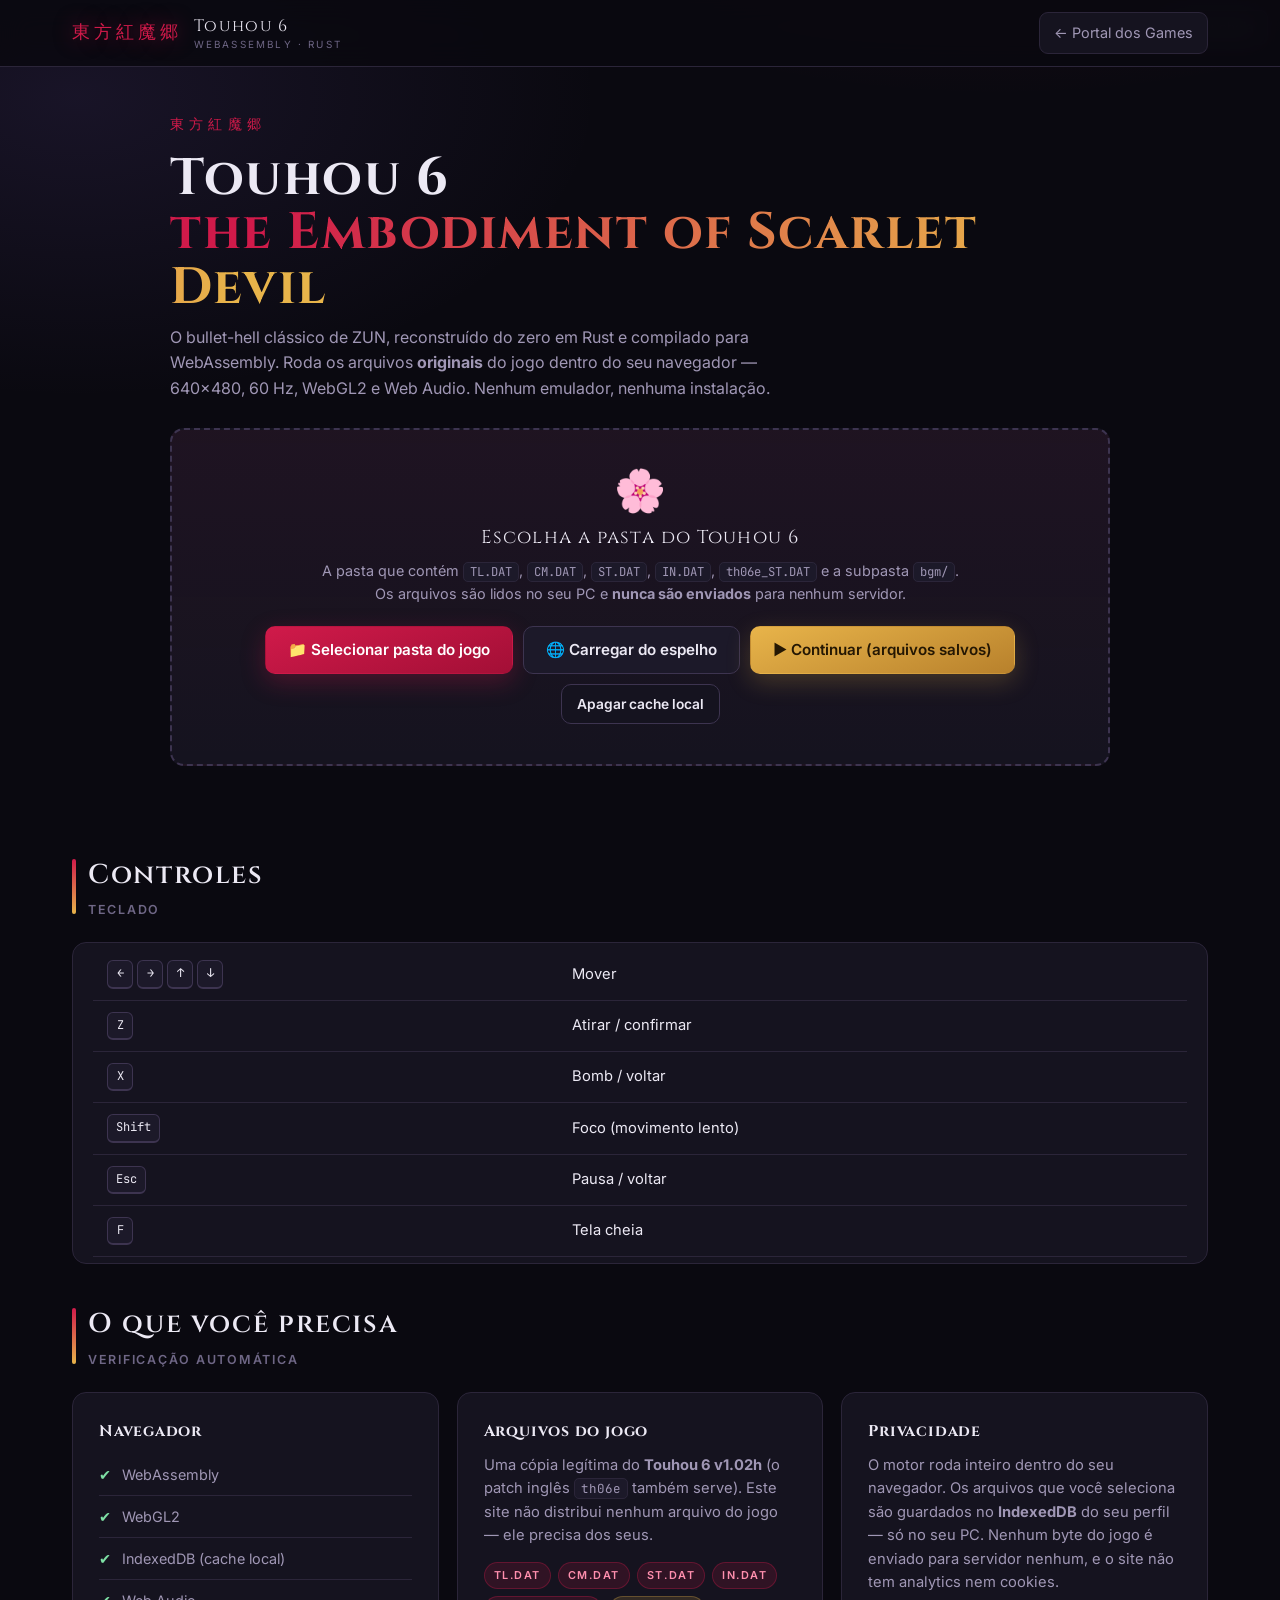
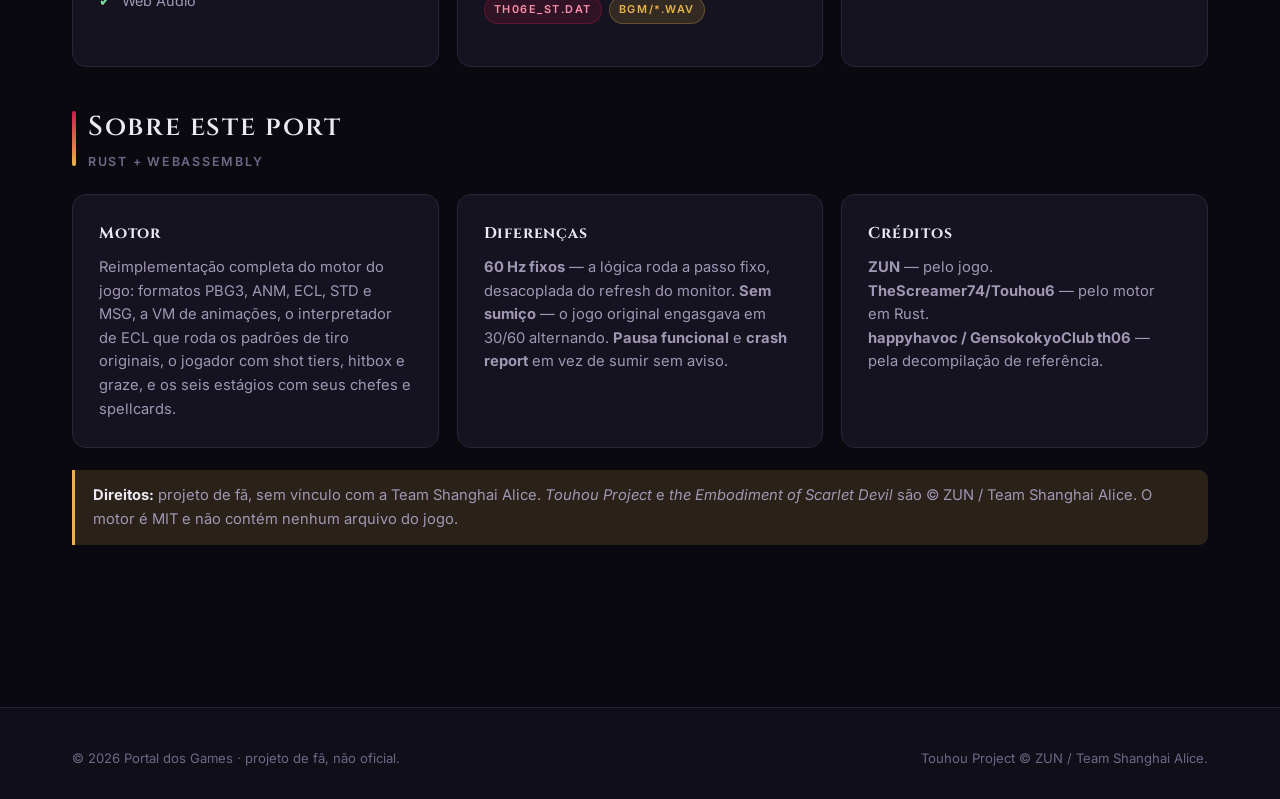
==== index.html @ e246b0cf "Touhou 6 em WebAssembly: motor Rust + site para GitHub Pages Motor do TH06 reimplementado em Rust e " ====
<!DOCTYPE html>
<html lang="pt-BR">
<head>
<meta charset="utf-8" />
<meta name="viewport" content="width=device-width, initial-scale=1" />
<title>Touhou 6 — 東方紅魔郷 · WebAssembly</title>
<meta name="description" content="Touhou 6: the Embodiment of Scarlet Devil rodando direto no navegador, em Rust + WebAssembly. Sem emulador, sem instalar nada." />
<meta name="theme-color" content="#0a0910" />
<link rel="preconnect" href="https://fonts.googleapis.com" />
<link rel="preconnect" href="https://fonts.gstatic.com" crossorigin />
<link href="https://fonts.googleapis.com/css2?family=Cinzel:wght@500;600;700&family=Inter:wght@400;500;600;700&family=JetBrains+Mono:wght@400;500&display=swap" rel="stylesheet" />
<link rel="stylesheet" href="assets/css/style.css" />
<link rel="stylesheet" href="assets/css/game.css" />
<link rel="icon" href="data:image/svg+xml,<svg xmlns='http://www.w3.org/2000/svg' viewBox='0 0 100 100'><rect width='100' height='100' rx='22' fill='%23a30f36'/><text y='70' x='50' text-anchor='middle' font-size='52' fill='%23fff'>桜</text></svg>" />
</head>
<body>

<header class="site-header site-header--game">
  <div class="wrap site-header__inner">
    <div class="game-brand">
      <span class="game-brand__jp">東方紅魔郷</span>
      <span class="game-brand__en">Touhou 6<small>WebAssembly · Rust</small></span>
    </div>
    <a class="backlink" data-config="portalUrl" data-config-attr="href" href="../PortalDosGames/">← Portal dos Games</a>
  </div>
</header>

<main>

  <!-- --------------------------------------------------------- launcher -->
  <section class="launcher">
    <p class="launcher__jp">東方紅魔郷</p>
    <h1 class="launcher__title">Touhou 6<br /><em>the Embodiment of Scarlet Devil</em></h1>
    <p class="launcher__lead">
      O bullet-hell clássico de ZUN, reconstruído do zero em Rust e compilado
      para WebAssembly. Roda os arquivos <strong>originais</strong> do jogo
      dentro do seu navegador — 640×480, 60 Hz, WebGL2 e Web Audio. Nenhum
      emulador, nenhuma instalação.
    </p>

    <div class="dropzone" id="dropzone">
      <div class="dropzone__icon">🌸</div>
      <p class="dropzone__title">Escolha a pasta do Touhou 6</p>
      <p class="dropzone__hint">
        A pasta que contém <code>TL.DAT</code>, <code>CM.DAT</code>,
        <code>ST.DAT</code>, <code>IN.DAT</code>, <code>th06e_ST.DAT</code>
        e a subpasta <code>bgm/</code>.<br />
        Os arquivos são lidos no seu PC e <strong>nunca são enviados</strong>
        para nenhum servidor.
      </p>
      <div class="dropzone__actions">
        <button class="btn btn--primary" id="pickBtn" type="button">📁 Selecionar pasta do jogo</button>
        <button class="btn btn--host" id="hostBtn" type="button">🌐 Carregar do espelho</button>
        <button class="btn btn--gold" id="resumeBtn" type="button" hidden>▶ Continuar (arquivos salvos)</button>
        <button class="btn btn--ghost btn--sm" id="clearCacheBtn" type="button" hidden>Apagar cache local</button>
      </div>
      <input id="folderInput" type="file" webkitdirectory directory multiple />
    </div>

    <div class="progress" id="progress">
      <div class="progress__row">
        <span id="progressLabel">Preparando…</span>
        <span>0%</span>
      </div>
      <div class="progress__bar"><div class="progress__fill" id="progressFill"></div></div>
    </div>

    <p class="status" id="status" role="status" aria-live="polite"></p>
    <div class="filelist" id="fileList"></div>
  </section>

  <!-- ------------------------------------------------------- informações -->
  <div class="info-sections">
    <section class="section section--tight">
      <div class="wrap">
        <div class="section__head">
          <h2 class="section__title">Controles <small>Teclado</small></h2>
        </div>
        <div class="panel" style="padding:6px 20px">
          <table class="table">
            <tbody>
              <tr><td><kbd>←</kbd> <kbd>→</kbd> <kbd>↑</kbd> <kbd>↓</kbd></td><td>Mover</td></tr>
              <tr><td><kbd>Z</kbd></td><td>Atirar / confirmar</td></tr>
              <tr><td><kbd>X</kbd></td><td>Bomb / voltar</td></tr>
              <tr><td><kbd>Shift</kbd></td><td>Foco (movimento lento)</td></tr>
              <tr><td><kbd>Esc</kbd></td><td>Pausa / voltar</td></tr>
              <tr><td><kbd>F</kbd></td><td>Tela cheia</td></tr>
            </tbody>
          </table>
        </div>
      </div>
    </section>

    <section class="section section--tight">
      <div class="wrap">
        <div class="section__head">
          <h2 class="section__title">O que você precisa <small>Verificação automática</small></h2>
        </div>
        <div class="info-grid">
          <div class="panel">
            <h3 class="card__title" style="font-size:.98rem;margin-bottom:10px">Navegador</h3>
            <div id="reqList"></div>
          </div>
          <div class="panel">
            <h3 class="card__title" style="font-size:.98rem;margin-bottom:10px">Arquivos do jogo</h3>
            <p class="card__text" style="margin-bottom:0">
              Uma cópia legítima do <strong>Touhou 6 v1.02h</strong> (o patch
              inglês <code>th06e</code> também serve). Este site não distribui
              nenhum arquivo do jogo — ele precisa dos seus.
            </p>
            <div class="chip-row" style="margin-top:14px">
              <span class="tag tag--scarlet">TL.DAT</span>
              <span class="tag tag--scarlet">CM.DAT</span>
              <span class="tag tag--scarlet">ST.DAT</span>
              <span class="tag tag--scarlet">IN.DAT</span>
              <span class="tag tag--scarlet">th06e_ST.DAT</span>
              <span class="tag">bgm/*.wav</span>
            </div>
          </div>
          <div class="panel">
            <h3 class="card__title" style="font-size:.98rem;margin-bottom:10px">Privacidade</h3>
            <p class="card__text" style="margin-bottom:0">
              O motor roda inteiro dentro do seu navegador. Os arquivos que
              você seleciona são guardados no <strong>IndexedDB</strong> do
              seu perfil — só no seu PC. Nenhum byte do jogo é enviado para
              servidor nenhum, e o site não tem analytics nem cookies.
            </p>
          </div>
        </div>
      </div>
    </section>

    <section class="section section--tight">
      <div class="wrap">
        <div class="section__head">
          <h2 class="section__title">Sobre este port <small>Rust + WebAssembly</small></h2>
        </div>
        <div class="info-grid">
          <div class="panel">
            <h3 class="card__title" style="font-size:.98rem;margin-bottom:10px">Motor</h3>
            <p class="card__text" style="margin-bottom:0">
              Reimplementação completa do motor do jogo: formatos PBG3, ANM,
              ECL, STD e MSG, a VM de animações, o interpretador de ECL que
              roda os padrões de tiro originais, o jogador com shot tiers,
              hitbox e graze, e os seis estágios com seus chefes e
              spellcards.
            </p>
          </div>
          <div class="panel">
            <h3 class="card__title" style="font-size:.98rem;margin-bottom:10px">Diferenças</h3>
            <p class="card__text" style="margin-bottom:0">
              <strong>60 Hz fixos</strong> — a lógica roda a passo fixo,
              desacoplada do refresh do monitor. <strong>Sem sumiço</strong> —
              o jogo original engasgava em 30/60 alternando. <strong>Pausa
              funcional</strong> e <strong>crash report</strong> em vez de
              sumir sem aviso.
            </p>
          </div>
          <div class="panel">
            <h3 class="card__title" style="font-size:.98rem;margin-bottom:10px">Créditos</h3>
            <p class="card__text" style="margin-bottom:0">
              <strong>ZUN</strong> — pelo jogo.<br />
              <strong>TheScreamer74/Touhou6</strong> — pelo motor em Rust.<br />
              <strong>happyhavoc / GensokokyoClub th06</strong> — pela
              decompilação de referência.
            </p>
          </div>
        </div>

        <div class="note" style="margin-top:22px">
          <strong>Direitos:</strong> projeto de fã, sem vínculo com a Team
          Shanghai Alice. <em>Touhou Project</em> e <em>the Embodiment of
          Scarlet Devil</em> são © ZUN / Team Shanghai Alice. O motor é MIT e
          não contém nenhum arquivo do jogo.
        </div>
      </div>
    </section>
  </div>
</main>

<footer class="site-footer">
  <div class="wrap">
    <div class="site-footer__bottom" style="border-top:0;padding-top:0">
      <span>© <span id="year"></span> Portal dos Games · projeto de fã, não oficial.</span>
      <span>Touhou Project © ZUN / Team Shanghai Alice.</span>
    </div>
  </div>
</footer>

<button id="fsBtn" title="Tela cheia (F)">⛶ Tela cheia</button>

<script src="assets/js/game.js"></script>
<script>
  (function () {
    var y = document.getElementById("year");
    if (y) y.textContent = String(new Date().getFullYear());
  })();
</script>
</body>
</html>
---- assets/css/style.css ----
/* ==========================================================================
   Portal dos Games — shared theme
   Dark / scarlet (東方紅魔郷) look. Used by every page of the portal and
   mirrored in the TH06-web repo so the two sites look like one family.
   ========================================================================== */

:root {
  color-scheme: dark;

  /* Surfaces */
  --bg:            #0a0910;
  --bg-soft:       #100e18;
  --surface:       #15131f;
  --surface-2:     #1c1929;
  --border:        #2b2539;
  --border-strong: #3d3450;

  /* Ink */
  --text:          #ece9f4;
  --muted:         #a097b5;
  --faint:         #6f6786;

  /* Accents */
  --scarlet:       #d01a4a;
  --scarlet-deep:  #a30f36;
  --scarlet-soft:  rgba(208, 26, 74, 0.14);
  --gold:          #e8b44a;
  --gold-soft:     rgba(232, 180, 74, 0.14);
  --violet:        #7b5cc4;

  --radius:   14px;
  --radius-s: 9px;
  --shadow:   0 18px 48px rgba(0, 0, 0, 0.55);
  --maxw:     1180px;

  --font: "Inter", "Segoe UI", system-ui, -apple-system, "Helvetica Neue", sans-serif;
  --font-display: "Cinzel", "Georgia", "Times New Roman", serif;
  --font-mono: "JetBrains Mono", "Cascadia Code", ui-monospace, "Consolas", monospace;
}

/* --------------------------------------------------------------------------
   Reset
   -------------------------------------------------------------------------- */

*, *::before, *::after { box-sizing: border-box; }

html { scroll-behavior: smooth; }

body {
  margin: 0;
  min-height: 100vh;
  background:
    radial-gradient(1100px 620px at 78% -12%, rgba(208, 26, 74, 0.16), transparent 62%),
    radial-gradient(900px 520px at 6% 4%, rgba(123, 92, 196, 0.13), transparent 58%),
    var(--bg);
  color: var(--text);
  font-family: var(--font);
  font-size: 16px;
  line-height: 1.6;
  -webkit-font-smoothing: antialiased;
}

img { max-width: 100%; display: block; }
a { color: inherit; text-decoration: none; }
button, input, select { font: inherit; color: inherit; }

::selection { background: var(--scarlet); color: #fff; }

:focus-visible {
  outline: 2px solid var(--gold);
  outline-offset: 3px;
  border-radius: 4px;
}

/* --------------------------------------------------------------------------
   Layout
   -------------------------------------------------------------------------- */

.wrap {
  width: 100%;
  max-width: var(--maxw);
  margin-inline: auto;
  padding-inline: 22px;
}

main { padding-bottom: 84px; }

.section { padding: 54px 0 12px; }
.section--tight { padding: 30px 0 8px; }

.section__head {
  display: flex;
  align-items: baseline;
  justify-content: space-between;
  gap: 18px;
  flex-wrap: wrap;
  margin-bottom: 22px;
}

.section__title {
  font-family: var(--font-display);
  font-size: clamp(1.25rem, 2.4vw, 1.7rem);
  font-weight: 600;
  letter-spacing: 0.06em;
  margin: 0;
  position: relative;
  padding-left: 16px;
}

.section__title::before {
  content: "";
  position: absolute;
  left: 0; top: 0.22em; bottom: 0.22em;
  width: 4px;
  border-radius: 3px;
  background: linear-gradient(180deg, var(--scarlet), var(--gold));
}

.section__title small {
  display: block;
  font-family: var(--font);
  font-size: 0.78rem;
  letter-spacing: 0.14em;
  text-transform: uppercase;
  color: var(--faint);
  margin-top: 4px;
}

.eyebrow {
  font-size: 0.75rem;
  letter-spacing: 0.26em;
  text-transform: uppercase;
  color: var(--gold);
  margin: 0 0 12px;
}

.lead { color: var(--muted); font-size: 1.03rem; max-width: 68ch; }

/* --------------------------------------------------------------------------
   Header / nav
   -------------------------------------------------------------------------- */

.site-header {
  position: sticky;
  top: 0;
  z-index: 50;
  backdrop-filter: blur(14px);
  -webkit-backdrop-filter: blur(14px);
  background: rgba(10, 9, 16, 0.82);
  border-bottom: 1px solid var(--border);
}

.site-header__inner {
  display: flex;
  align-items: center;
  gap: 20px;
  min-height: 66px;
}

.brand {
  display: flex;
  align-items: center;
  gap: 11px;
  font-family: var(--font-display);
  font-size: 1.06rem;
  letter-spacing: 0.09em;
  white-space: nowrap;
}

.brand__mark {
  width: 32px; height: 32px;
  display: grid; place-items: center;
  border-radius: 9px;
  background: linear-gradient(150deg, var(--scarlet), #5d1030);
  border: 1px solid rgba(232, 180, 74, 0.35);
  font-size: 1rem;
  box-shadow: 0 4px 16px rgba(208, 26, 74, 0.35);
}

.brand__sub {
  font-family: var(--font);
  font-size: 0.66rem;
  letter-spacing: 0.2em;
  text-transform: uppercase;
  color: var(--faint);
  display: block;
  margin-top: -3px;
}

.nav { margin-left: auto; display: flex; align-items: center; gap: 4px; }

.nav a {
  padding: 8px 14px;
  border-radius: 9px;
  font-size: 0.92rem;
  color: var(--muted);
  transition: color .15s, background .15s;
}

.nav a:hover { color: var(--text); background: var(--surface-2); }
.nav a[aria-current="page"] { color: var(--text); background: var(--scarlet-soft); box-shadow: inset 0 0 0 1px rgba(208,26,74,.35); }

.nav__cta {
  background: var(--scarlet);
  color: #fff !important;
  padding-inline: 18px !important;
  box-shadow: 0 6px 18px rgba(208, 26, 74, 0.3);
}
.nav__cta:hover { background: var(--scarlet-deep); }

.nav-toggle {
  display: none;
  margin-left: auto;
  background: var(--surface-2);
  border: 1px solid var(--border);
  border-radius: 9px;
  padding: 7px 10px;
  cursor: pointer;
  line-height: 1;
}

/* --------------------------------------------------------------------------
   Hero
   -------------------------------------------------------------------------- */

.hero {
  position: relative;
  padding: 78px 0 60px;
  overflow: hidden;
}

.hero::after {
  /* faint scanline / grid texture */
  content: "";
  position: absolute; inset: 0;
  background-image:
    linear-gradient(rgba(255,255,255,.022) 1px, transparent 1px),
    linear-gradient(90deg, rgba(255,255,255,.022) 1px, transparent 1px);
  background-size: 46px 46px;
  mask-image: radial-gradient(ellipse 70% 60% at 50% 30%, #000 20%, transparent 78%);
  -webkit-mask-image: radial-gradient(ellipse 70% 60% at 50% 30%, #000 20%, transparent 78%);
  pointer-events: none;
}

.hero__inner { position: relative; z-index: 1; }

.hero__title {
  font-family: var(--font-display);
  font-size: clamp(2.4rem, 6.4vw, 4.6rem);
  line-height: 1.03;
  letter-spacing: 0.02em;
  margin: 0 0 6px;
  font-weight: 700;
}

.hero__title em {
  font-style: normal;
  background: linear-gradient(100deg, var(--scarlet) 10%, var(--gold) 90%);
  -webkit-background-clip: text;
  background-clip: text;
  color: transparent;
}

.hero__jp {
  font-family: var(--font-display);
  color: var(--scarlet);
  letter-spacing: 0.3em;
  font-size: clamp(0.85rem, 2vw, 1.1rem);
  margin: 0 0 18px;
}

.hero__lead { font-size: 1.08rem; color: var(--muted); max-width: 62ch; }

.hero__actions { display: flex; flex-wrap: wrap; gap: 12px; margin-top: 28px; }

.hero__stats {
  display: flex;
  flex-wrap: wrap;
  gap: 34px;
  margin-top: 46px;
  padding-top: 26px;
  border-top: 1px solid var(--border);
}

.stat__num {
  font-family: var(--font-display);
  font-size: 1.7rem;
  color: var(--gold);
  line-height: 1;
}

.stat__label {
  font-size: 0.76rem;
  letter-spacing: 0.16em;
  text-transform: uppercase;
  color: var(--faint);
  margin-top: 6px;
}

/* --------------------------------------------------------------------------
   Buttons
   -------------------------------------------------------------------------- */

.btn {
  display: inline-flex;
  align-items: center;
  gap: 9px;
  padding: 11px 22px;
  border-radius: 10px;
  border: 1px solid transparent;
  font-size: 0.95rem;
  font-weight: 600;
  cursor: pointer;
  transition: transform .12s, background .15s, border-color .15s, box-shadow .15s;
}

.btn:active { transform: translateY(1px); }

.btn--primary {
  background: linear-gradient(160deg, var(--scarlet), var(--scarlet-deep));
  color: #fff;
  box-shadow: 0 8px 24px rgba(208, 26, 74, 0.28);
}
.btn--primary:hover { box-shadow: 0 10px 30px rgba(208, 26, 74, 0.42); }

.btn--ghost {
  background: var(--surface);
  border-color: var(--border-strong);
  color: var(--text);
}
.btn--ghost:hover { background: var(--surface-2); border-color: var(--scarlet); }

.btn--gold {
  background: linear-gradient(160deg, var(--gold), #b8812c);
  color: #241703;
  box-shadow: 0 8px 24px rgba(232, 180, 74, 0.22);
}

.btn--sm { padding: 8px 15px; font-size: 0.86rem; }

/* --------------------------------------------------------------------------
   Cards / grid
   -------------------------------------------------------------------------- */

.grid { display: grid; gap: 18px; }
.grid--cards { grid-template-columns: repeat(auto-fill, minmax(268px, 1fr)); }
.grid--wide  { grid-template-columns: repeat(auto-fill, minmax(320px, 1fr)); }

.card {
  position: relative;
  display: flex;
  flex-direction: column;
  background: linear-gradient(180deg, var(--surface), var(--bg-soft));
  border: 1px solid var(--border);
  border-radius: var(--radius);
  padding: 22px;
  overflow: hidden;
  transition: transform .16s, border-color .16s, box-shadow .16s;
}

.card::before {
  content: "";
  position: absolute;
  inset: 0 auto auto 0;
  width: 100%; height: 3px;
  background: linear-gradient(90deg, var(--scarlet), var(--gold));
  opacity: 0;
  transition: opacity .16s;
}

.card:hover {
  transform: translateY(-3px);
  border-color: var(--border-strong);
  box-shadow: var(--shadow);
}
.card:hover::before { opacity: 1; }

.card__icon {
  width: 46px; height: 46px;
  display: grid; place-items: center;
  border-radius: 12px;
  font-size: 1.35rem;
  background: var(--scarlet-soft);
  border: 1px solid rgba(208, 26, 74, 0.3);
  margin-bottom: 15px;
}

.card__title {
  font-family: var(--font-display);
  font-size: 1.08rem;
  letter-spacing: 0.05em;
  margin: 0 0 4px;
}

.card__jp { font-size: 0.72rem; color: var(--scarlet); letter-spacing: 0.16em; margin: 0 0 9px; }

.card__text { color: var(--muted); font-size: 0.92rem; margin: 0 0 16px; flex: 1; }

.card__foot { display: flex; align-items: center; justify-content: space-between; gap: 12px; }

.tag {
  display: inline-block;
  font-size: 0.68rem;
  letter-spacing: 0.14em;
  text-transform: uppercase;
  padding: 4px 9px;
  border-radius: 999px;
  background: var(--gold-soft);
  color: var(--gold);
  border: 1px solid rgba(232, 180, 74, 0.28);
  font-weight: 600;
}

.tag--scarlet { background: var(--scarlet-soft); color: #ff8fae; border-color: rgba(208,26,74,.32); }
.tag--violet { background: rgba(123,92,196,.16); color: #b8a3f0; border-color: rgba(123,92,196,.35); }
.tag--muted  { background: var(--surface-2); color: var(--faint); border-color: var(--border); }

/* --------------------------------------------------------------------------
   Game cover (CSS-only artwork — no copyrighted assets shipped)
   -------------------------------------------------------------------------- */

.cover {
  position: relative;
  aspect-ratio: 4 / 3;
  border-radius: var(--radius-s);
  overflow: hidden;
  display: grid;
  place-items: center;
  margin-bottom: 18px;
  border: 1px solid var(--border);
  background:
    radial-gradient(circle at 50% 118%, rgba(208, 26, 74, 0.55), transparent 58%),
    radial-gradient(circle at 22% 18%, rgba(123, 92, 196, 0.3), transparent 52%),
    linear-gradient(165deg, #1a1526, #0c0a12);
}

.cover__jp {
  font-family: var(--font-display);
  font-size: clamp(1.5rem, 5.2vw, 2.5rem);
  writing-mode: vertical-rl;
  letter-spacing: 0.22em;
  color: #f4ecff;
  text-shadow: 0 0 26px rgba(208, 26, 74, 0.75), 0 3px 0 rgba(0,0,0,.5);
}

.cover__num {
  position: absolute;
  right: 10px; bottom: 6px;
  font-family: var(--font-display);
  font-size: 2.4rem;
  color: rgba(232, 180, 74, 0.32);
  letter-spacing: .02em;
}

.cover--flash {
  background:
    radial-gradient(circle at 76% 24%, rgba(232, 180, 74, 0.3), transparent 55%),
    linear-gradient(160deg, #1d1a10, #0d0b08);
}
.cover--flash .cover__jp { writing-mode: horizontal-tb; letter-spacing: .1em; color: #ffe9b0; text-shadow: 0 0 22px rgba(232,180,74,.6); }

/* --------------------------------------------------------------------------
   Panels / notes
   -------------------------------------------------------------------------- */

.panel {
  background: var(--surface);
  border: 1px solid var(--border);
  border-radius: var(--radius);
  padding: 26px;
}

.panel--gold { border-color: rgba(232, 180, 74, 0.3); background: linear-gradient(180deg, rgba(232,180,74,.06), var(--surface)); }

.note {
  border-left: 3px solid var(--gold);
  background: var(--gold-soft);
  padding: 14px 18px;
  border-radius: 0 var(--radius-s) var(--radius-s) 0;
  color: var(--muted);
  font-size: 0.92rem;
}

.note strong { color: var(--text); }

/* --------------------------------------------------------------------------
   Link list
   -------------------------------------------------------------------------- */

.linklist { display: flex; flex-direction: column; gap: 12px; }

.linkrow {
  display: flex;
  align-items: center;
  gap: 16px;
  padding: 17px 20px;
  background: var(--surface);
  border: 1px solid var(--border);
  border-radius: var(--radius-s);
  transition: border-color .15s, background .15s, transform .15s;
}

.linkrow:hover { border-color: var(--scarlet); background: var(--surface-2); transform: translateX(3px); }

.linkrow__icon {
  width: 38px; height: 38px;
  flex: none;
  display: grid; place-items: center;
  border-radius: 10px;
  background: var(--surface-2);
  border: 1px solid var(--border);
}

.linkrow__body { flex: 1; min-width: 0; }
.linkrow__title { font-weight: 600; margin: 0; font-size: 0.98rem; }
.linkrow__desc { margin: 2px 0 0; color: var(--faint); font-size: 0.85rem; }

.linkrow__go { color: var(--faint); font-size: 1.15rem; flex: none; }
.linkrow:hover .linkrow__go { color: var(--gold); }

/* --------------------------------------------------------------------------
   Table (controls)
   -------------------------------------------------------------------------- */

.table { width: 100%; border-collapse: collapse; font-size: 0.92rem; }

.table th, .table td {
  text-align: left;
  padding: 11px 14px;
  border-bottom: 1px solid var(--border);
}

.table th {
  color: var(--faint);
  font-size: 0.72rem;
  letter-spacing: 0.15em;
  text-transform: uppercase;
  font-weight: 600;
}

.table td:first-child { white-space: nowrap; }

kbd {
  display: inline-block;
  min-width: 26px;
  text-align: center;
  padding: 3px 8px;
  font-family: var(--font-mono);
  font-size: 0.82em;
  background: var(--surface-2);
  border: 1px solid var(--border-strong);
  border-bottom-width: 2px;
  border-radius: 6px;
  color: var(--text);
}

/* --------------------------------------------------------------------------
   Footer
   -------------------------------------------------------------------------- */

.site-footer {
  border-top: 1px solid var(--border);
  background: var(--bg-soft);
  padding: 40px 0 30px;
  margin-top: 40px;
}

.site-footer__grid {
  display: grid;
  grid-template-columns: repeat(auto-fit, minmax(190px, 1fr));
  gap: 30px;
  margin-bottom: 28px;
}

.site-footer h4 {
  font-size: 0.74rem;
  letter-spacing: 0.18em;
  text-transform: uppercase;
  color: var(--faint);
  margin: 0 0 12px;
  font-weight: 600;
}

.site-footer ul { list-style: none; margin: 0; padding: 0; display: flex; flex-direction: column; gap: 8px; }
.site-footer a { color: var(--muted); font-size: 0.9rem; }
.site-footer a:hover { color: var(--gold); }

.site-footer__bottom {
  border-top: 1px solid var(--border);
  padding-top: 20px;
  display: flex;
  justify-content: space-between;
  gap: 14px;
  flex-wrap: wrap;
  color: var(--faint);
  font-size: 0.82rem;
}

/* --------------------------------------------------------------------------
   Toast
   -------------------------------------------------------------------------- */

.toast {
  position: fixed;
  left: 50%;
  bottom: 26px;
  transform: translate(-50%, 24px);
  background: var(--surface-2);
  border: 1px solid var(--border-strong);
  color: var(--text);
  padding: 12px 20px;
  border-radius: 10px;
  box-shadow: var(--shadow);
  opacity: 0;
  pointer-events: none;
  transition: opacity .2s, transform .2s;
  z-index: 100;
  font-size: 0.9rem;
  max-width: 90vw;
}

.toast.is-visible { opacity: 1; transform: translate(-50%, 0); }
.toast--error { border-color: rgba(255, 107, 129, 0.6); }

/* --------------------------------------------------------------------------
   Responsive
   -------------------------------------------------------------------------- */

@media (max-width: 780px) {
  .nav {
    display: none;
    position: absolute;
    top: 66px; left: 0; right: 0;
    flex-direction: column;
    align-items: stretch;
    gap: 2px;
    padding: 12px;
    background: var(--bg-soft);
    border-bottom: 1px solid var(--border);
  }
  .nav.is-open { display: flex; }
  .nav a { padding: 11px 14px; }
  .nav-toggle { display: block; }
  .hero { padding: 52px 0 40px; }
  .hero__stats { gap: 22px; }
}

@media (prefers-reduced-motion: reduce) {
  * { animation: none !important; transition: none !important; scroll-behavior: auto !important; }
}
---- assets/css/game.css ----
/* ==========================================================================
   TH06-web — game page styles
   Theme mirrors the Portal dos Games site (assets/css/style.css).
   ========================================================================== */

/* --------------------------------------------------------------------------
   Brand row
   -------------------------------------------------------------------------- */

.site-header--game { background: rgba(10, 9, 16, 0.86); }

.game-brand {
  display: flex;
  align-items: center;
  gap: 12px;
}

.game-brand__jp {
  font-family: var(--font-display);
  font-size: 1.12rem;
  letter-spacing: 0.22em;
  color: var(--scarlet);
  text-shadow: 0 0 20px rgba(208, 26, 74, 0.5);
}

.game-brand__en {
  font-family: var(--font-display);
  font-size: 1.02rem;
  letter-spacing: 0.1em;
  color: var(--text);
}

.game-brand__en small {
  display: block;
  font-family: var(--font);
  font-size: 0.62rem;
  letter-spacing: 0.22em;
  text-transform: uppercase;
  color: var(--faint);
  margin-top: -2px;
}

.backlink {
  margin-left: auto;
  display: inline-flex;
  align-items: center;
  gap: 8px;
  color: var(--muted);
  font-size: 0.9rem;
  padding: 8px 14px;
  border-radius: 9px;
  border: 1px solid var(--border);
  background: var(--surface);
  transition: border-color .15s, color .15s;
}
.backlink:hover { color: var(--text); border-color: var(--scarlet); }

/* --------------------------------------------------------------------------
   Launcher
   -------------------------------------------------------------------------- */

.launcher {
  max-width: 940px;
  margin: 0 auto;
  padding: 46px 0 10px;
}

.launcher__title {
  font-family: var(--font-display);
  font-size: clamp(2rem, 5.2vw, 3.2rem);
  line-height: 1.06;
  letter-spacing: 0.03em;
  margin: 0 0 10px;
}

.launcher__title em {
  font-style: normal;
  background: linear-gradient(100deg, var(--scarlet) 10%, var(--gold) 90%);
  -webkit-background-clip: text;
  background-clip: text;
  color: transparent;
}

.launcher__jp {
  font-family: var(--font-display);
  letter-spacing: 0.36em;
  color: var(--scarlet);
  font-size: 0.9rem;
  margin: 0 0 16px;
}

.launcher__lead { color: var(--muted); max-width: 64ch; margin: 0 0 26px; }

/* --------------------------------------------------------------------------
   Dropzone
   -------------------------------------------------------------------------- */

.dropzone {
  position: relative;
  border: 2px dashed var(--border-strong);
  border-radius: var(--radius);
  background:
    linear-gradient(180deg, rgba(208, 26, 74, 0.05), transparent),
    var(--surface);
  padding: 40px 28px;
  text-align: center;
  transition: border-color .16s, background .16s, transform .16s;
}

.dropzone.is-over {
  border-color: var(--scarlet);
  background:
    linear-gradient(180deg, rgba(208, 26, 74, 0.16), transparent),
    var(--surface);
  transform: scale(1.006);
}

.dropzone__icon { font-size: 2.6rem; line-height: 1; margin-bottom: 12px; }

.dropzone__title {
  font-family: var(--font-display);
  font-size: 1.16rem;
  letter-spacing: 0.06em;
  margin: 0 0 6px;
}

.dropzone__hint { color: var(--muted); font-size: 0.9rem; margin: 0 0 20px; }

.dropzone__actions { display: flex; flex-wrap: wrap; gap: 10px; justify-content: center; }

/* the real <input> is hidden; the button above triggers it */
.dropzone input[type=file] { display: none; }

.btn--host {
  background: var(--surface-2);
  border: 1px solid var(--border-strong);
  color: var(--text);
}
.btn--host:hover { border-color: var(--gold); color: var(--gold); }

.btn[disabled] { opacity: .5; cursor: not-allowed; transform: none !important; }

/* --------------------------------------------------------------------------
   Progress
   -------------------------------------------------------------------------- */

.progress {
  margin-top: 22px;
  display: none;
}

.progress.is-visible { display: block; }

.progress__row {
  display: flex;
  justify-content: space-between;
  font-size: 0.85rem;
  color: var(--muted);
  margin-bottom: 8px;
}

.progress__bar {
  height: 8px;
  border-radius: 99px;
  background: var(--surface-2);
  border: 1px solid var(--border);
  overflow: hidden;
}

.progress__fill {
  height: 100%;
  width: 0%;
  border-radius: 99px;
  background: linear-gradient(90deg, var(--scarlet), var(--gold));
  transition: width .2s ease;
}

/* --------------------------------------------------------------------------
   Status / errors
   -------------------------------------------------------------------------- */

.status {
  margin-top: 16px;
  font-size: 0.88rem;
  color: var(--muted);
  min-height: 1.2em;
  text-align: center;
}

.status--error { color: #ff6b81; }
.status--ok { color: #7ee0a5; }

.filelist {
  margin: 18px auto 0;
  max-width: 560px;
  text-align: left;
  display: none;
}

.filelist.is-visible { display: block; }

.filelist__title {
  font-size: 0.72rem;
  letter-spacing: 0.16em;
  text-transform: uppercase;
  color: var(--faint);
  margin: 0 0 8px;
}

.filelist ul {
  list-style: none;
  margin: 0;
  padding: 0;
  display: flex;
  flex-wrap: wrap;
  gap: 6px;
}

.filelist li {
  font-family: var(--font-mono);
  font-size: 0.72rem;
  color: var(--muted);
  background: var(--surface-2);
  border: 1px solid var(--border);
  border-radius: 6px;
  padding: 3px 8px;
}

.filelist li.is-missing { color: #ff6b81; border-color: rgba(255,107,129,.4); }

/* --------------------------------------------------------------------------
   Game canvas
   -------------------------------------------------------------------------- */

body.playing {
  background: #000;
  display: flex;
  align-items: center;
  justify-content: center;
  height: 100vh;
  overflow: hidden;
}

body.playing .site-header,
body.playing .launcher,
body.playing .site-footer,
body.playing .info-sections,
body.playing #fsBtn { display: none; }

/* The drawing buffer stays 640x480; CSS scales it to the viewport keeping
   4:3 with nearest-neighbour pixels. !important beats the inline size that
   winit sets on the canvas. */
#th06-canvas {
  display: block;
  background: #000;
  image-rendering: pixelated;
  aspect-ratio: 4 / 3;
  width: min(100vw, 133.333vh) !important;
  height: auto !important;
  max-height: 100vh;
}

#th06-canvas:fullscreen {
  width: 100vw !important;
  height: 100vh !important;
  object-fit: contain;
  max-height: none;
}

#fsBtn {
  position: fixed;
  top: 10px;
  right: 12px;
  z-index: 10;
  opacity: 0.55;
  background: var(--surface);
  color: #fff;
  border: 1px solid var(--border-strong);
  border-radius: 8px;
  padding: 0.35rem 0.8rem;
  font-size: 0.85rem;
  cursor: pointer;
}
#fsBtn:hover { opacity: 1; }

/* --------------------------------------------------------------------------
   Info sections (under the launcher)
   -------------------------------------------------------------------------- */

.info-sections { padding-bottom: 70px; }

.info-grid {
  display: grid;
  grid-template-columns: repeat(auto-fit, minmax(280px, 1fr));
  gap: 18px;
  margin-top: 20px;
}

.chip-row { display: flex; flex-wrap: wrap; gap: 7px; margin: 0 0 16px; }

.requirement {
  display: flex;
  gap: 11px;
  align-items: flex-start;
  font-size: 0.9rem;
  color: var(--muted);
  padding: 9px 0;
  border-bottom: 1px solid var(--border);
}
.requirement:last-child { border-bottom: 0; }
.requirement__ok { color: #7ee0a5; flex: none; }
.requirement__no { color: var(--faint); flex: none; }

code {
  background: var(--surface-2);
  border: 1px solid var(--border);
  padding: 1px 6px;
  border-radius: 5px;
  font-family: var(--font-mono);
  font-size: 0.85em;
}

/* --------------------------------------------------------------------------
   Footer
   -------------------------------------------------------------------------- */

.site-footer { margin-top: 0; }
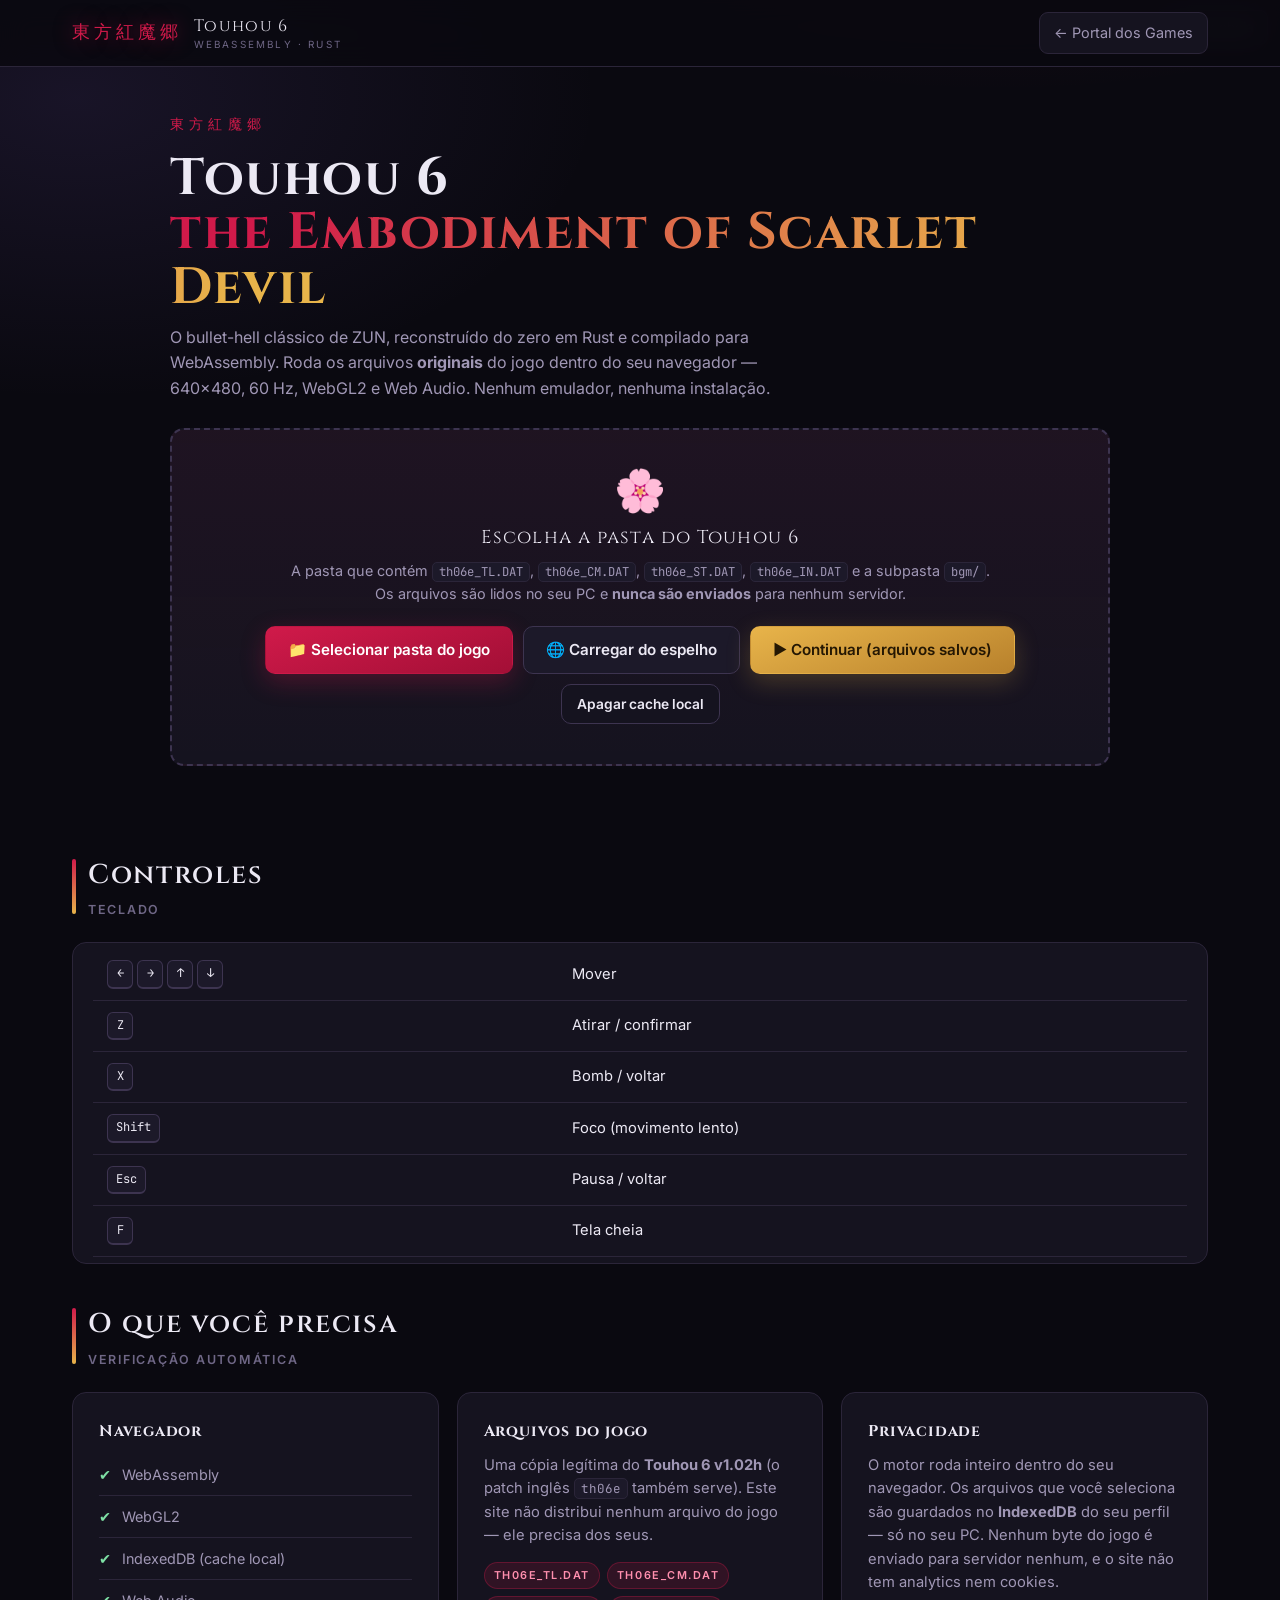
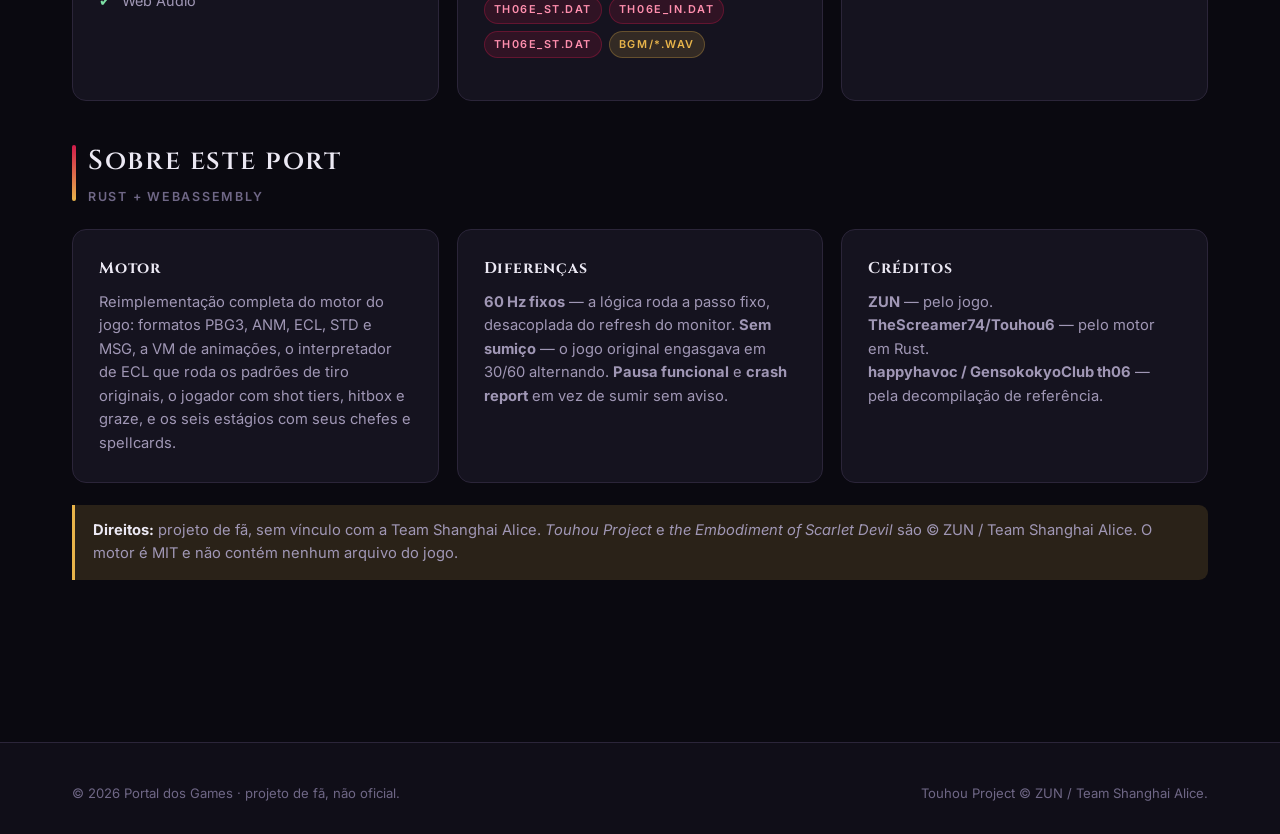
==== commit 00a56bed: "Patch ingles no site: o motor prefere th06e_*.DAT (mesmo jogo, texto em ingles) - O motor Rust agora" ====
--- a/index.html
+++ b/index.html
@@ -11,7 +11,7 @@
 <link href="https://fonts.googleapis.com/css2?family=Cinzel:wght@500;600;700&family=Inter:wght@400;500;600;700&family=JetBrains+Mono:wght@400;500&display=swap" rel="stylesheet" />
 <link rel="stylesheet" href="assets/css/style.css" />
 <link rel="stylesheet" href="assets/css/game.css" />
-<link rel="icon" href="data:image/svg+xml,<svg xmlns='http://www.w3.org/2000/svg' viewBox='0 0 100 100'><rect width='100' height='100' rx='22' fill='%23a30f36'/><text y='70' x='50' text-anchor='middle' font-size='52' fill='%23fff'>桜</text></svg>" />
+<link rel="icon" href="assets/img/th06-icon.png" />
 </head>
 <body>
 
@@ -42,8 +42,8 @@
       <div class="dropzone__icon">🌸</div>
       <p class="dropzone__title">Escolha a pasta do Touhou 6</p>
       <p class="dropzone__hint">
-        A pasta que contém <code>TL.DAT</code>, <code>CM.DAT</code>,
-        <code>ST.DAT</code>, <code>IN.DAT</code>, <code>th06e_ST.DAT</code>
+        A pasta que contém <code>th06e_TL.DAT</code>, <code>th06e_CM.DAT</code>,
+        <code>th06e_ST.DAT</code>, <code>th06e_IN.DAT</code>
         e a subpasta <code>bgm/</code>.<br />
         Os arquivos são lidos no seu PC e <strong>nunca são enviados</strong>
         para nenhum servidor.
@@ -109,10 +109,10 @@
               nenhum arquivo do jogo — ele precisa dos seus.
             </p>
             <div class="chip-row" style="margin-top:14px">
-              <span class="tag tag--scarlet">TL.DAT</span>
-              <span class="tag tag--scarlet">CM.DAT</span>
-              <span class="tag tag--scarlet">ST.DAT</span>
-              <span class="tag tag--scarlet">IN.DAT</span>
+              <span class="tag tag--scarlet">th06e_TL.DAT</span>
+              <span class="tag tag--scarlet">th06e_CM.DAT</span>
+              <span class="tag tag--scarlet">th06e_ST.DAT</span>
+              <span class="tag tag--scarlet">th06e_IN.DAT</span>
               <span class="tag tag--scarlet">th06e_ST.DAT</span>
               <span class="tag">bgm/*.wav</span>
             </div>
@@ -189,6 +189,7 @@
 
 <button id="fsBtn" title="Tela cheia (F)">⛶ Tela cheia</button>
 
+<script src="assets/js/zip.js"></script>
 <script src="assets/js/game.js"></script>
 <script>
   (function () {
--- a/assets/css/style.css
+++ b/assets/css/style.css
@@ -511,9 +511,9 @@
   border: 1px solid var(--border);
 }
 
-.linkrow__body { flex: 1; min-width: 0; }
-.linkrow__title { font-weight: 600; margin: 0; font-size: 0.98rem; }
-.linkrow__desc { margin: 2px 0 0; color: var(--faint); font-size: 0.85rem; }
+.linkrow__body { flex: 1; min-width: 0; display: block; }
+.linkrow__title { font-weight: 600; margin: 0; font-size: 0.98rem; display: block; }
+.linkrow__desc { margin: 2px 0 0; color: var(--faint); font-size: 0.85rem; display: block; }
 
 .linkrow__go { color: var(--faint); font-size: 1.15rem; flex: none; }
 .linkrow:hover .linkrow__go { color: var(--gold); }
--- a/assets/css/game.css
+++ b/assets/css/game.css
@@ -250,17 +250,17 @@
 /* The drawing buffer stays 640x480; CSS scales it to the viewport keeping
    4:3 with nearest-neighbour pixels. !important beats the inline size that
    winit sets on the canvas. */
-#th06-canvas {
+#canvas {
   display: block;
   background: #000;
   image-rendering: pixelated;
-  aspect-ratio: 4 / 3;
-  width: min(100vw, 133.333vh) !important;
+  aspect-ratio: 16 / 9;
+  width: min(100vw, 177.778vh) !important;
   height: auto !important;
   max-height: 100vh;
 }
 
-#th06-canvas:fullscreen {
+#canvas:fullscreen {
   width: 100vw !important;
   height: 100vh !important;
   object-fit: contain;
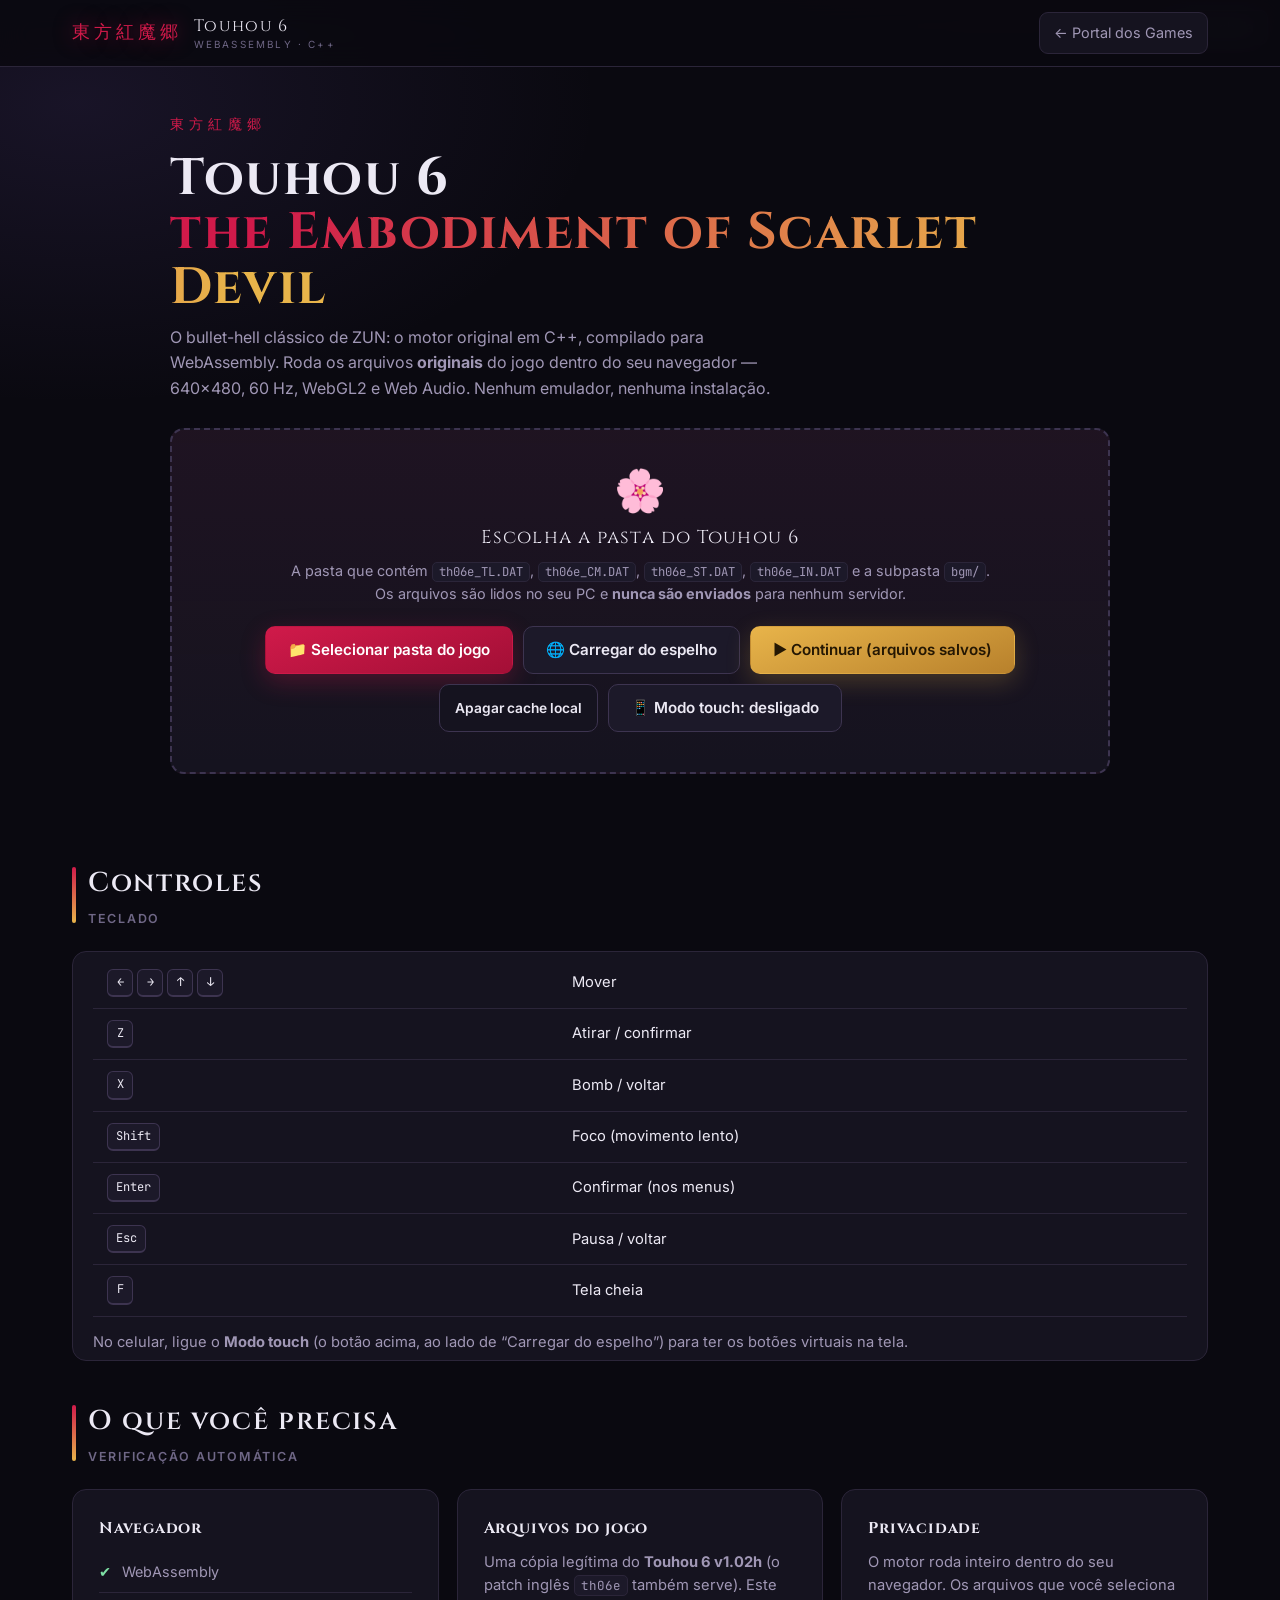
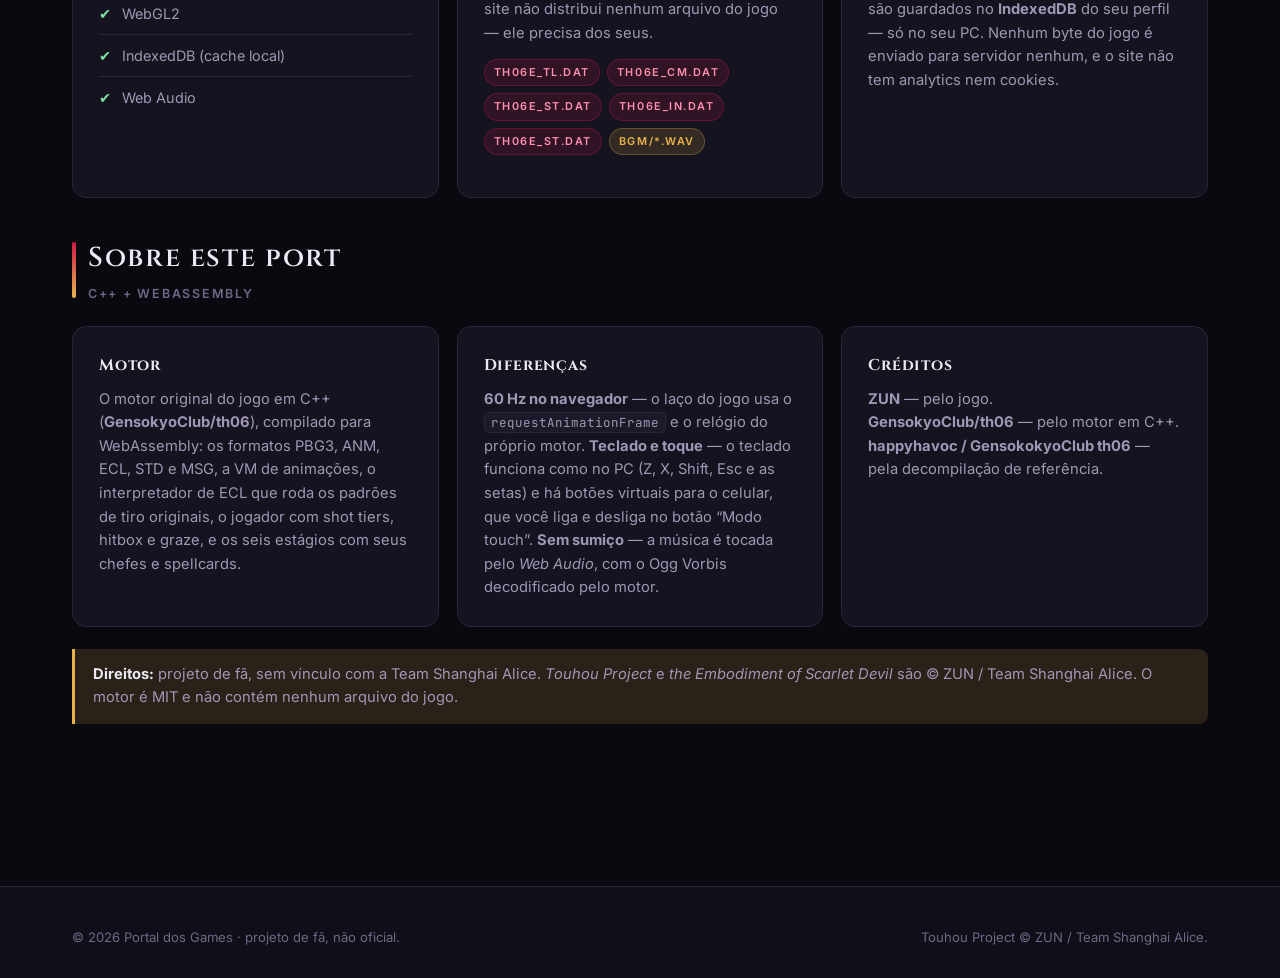
==== commit 6cad2b33: "Motor em C++ (o mesmo do APK) no navegador, com modo touch O site deixa de usar o motor em Rust e pa" ====
--- a/index.html
+++ b/index.html
@@ -4,7 +4,7 @@
 <meta charset="utf-8" />
 <meta name="viewport" content="width=device-width, initial-scale=1" />
 <title>Touhou 6 — 東方紅魔郷 · WebAssembly</title>
-<meta name="description" content="Touhou 6: the Embodiment of Scarlet Devil rodando direto no navegador, em Rust + WebAssembly. Sem emulador, sem instalar nada." />
+<meta name="description" content="Touhou 6: the Embodiment of Scarlet Devil rodando direto no navegador, em C++ + WebAssembly. Sem emulador, sem instalar nada." />
 <meta name="theme-color" content="#0a0910" />
 <link rel="preconnect" href="https://fonts.googleapis.com" />
 <link rel="preconnect" href="https://fonts.gstatic.com" crossorigin />
@@ -19,7 +19,7 @@
   <div class="wrap site-header__inner">
     <div class="game-brand">
       <span class="game-brand__jp">東方紅魔郷</span>
-      <span class="game-brand__en">Touhou 6<small>WebAssembly · Rust</small></span>
+      <span class="game-brand__en">Touhou 6<small>WebAssembly · C++</small></span>
     </div>
     <a class="backlink" data-config="portalUrl" data-config-attr="href" href="../PortalDosGames/">← Portal dos Games</a>
   </div>
@@ -32,7 +32,7 @@
     <p class="launcher__jp">東方紅魔郷</p>
     <h1 class="launcher__title">Touhou 6<br /><em>the Embodiment of Scarlet Devil</em></h1>
     <p class="launcher__lead">
-      O bullet-hell clássico de ZUN, reconstruído do zero em Rust e compilado
+      O bullet-hell clássico de ZUN: o motor original em C++, compilado
       para WebAssembly. Roda os arquivos <strong>originais</strong> do jogo
       dentro do seu navegador — 640×480, 60 Hz, WebGL2 e Web Audio. Nenhum
       emulador, nenhuma instalação.
@@ -53,6 +53,7 @@
         <button class="btn btn--host" id="hostBtn" type="button">🌐 Carregar do espelho</button>
         <button class="btn btn--gold" id="resumeBtn" type="button" hidden>▶ Continuar (arquivos salvos)</button>
         <button class="btn btn--ghost btn--sm" id="clearCacheBtn" type="button" hidden>Apagar cache local</button>
+        <button class="btn btn--touch" id="touchBtn" type="button" aria-pressed="false">📱 Modo touch: desligado</button>
       </div>
       <input id="folderInput" type="file" webkitdirectory directory multiple />
     </div>
@@ -83,10 +84,15 @@
               <tr><td><kbd>Z</kbd></td><td>Atirar / confirmar</td></tr>
               <tr><td><kbd>X</kbd></td><td>Bomb / voltar</td></tr>
               <tr><td><kbd>Shift</kbd></td><td>Foco (movimento lento)</td></tr>
+              <tr><td><kbd>Enter</kbd></td><td>Confirmar (nos menus)</td></tr>
               <tr><td><kbd>Esc</kbd></td><td>Pausa / voltar</td></tr>
               <tr><td><kbd>F</kbd></td><td>Tela cheia</td></tr>
             </tbody>
           </table>
+          <p class="card__text" style="margin:14px 0 0">
+            No celular, ligue o <strong>Modo touch</strong> (o botão acima, ao
+            lado de “Carregar do espelho”) para ter os botões virtuais na tela.
+          </p>
         </div>
       </div>
     </section>
@@ -133,34 +139,36 @@
     <section class="section section--tight">
       <div class="wrap">
         <div class="section__head">
-          <h2 class="section__title">Sobre este port <small>Rust + WebAssembly</small></h2>
+          <h2 class="section__title">Sobre este port <small>C++ + WebAssembly</small></h2>
         </div>
         <div class="info-grid">
           <div class="panel">
             <h3 class="card__title" style="font-size:.98rem;margin-bottom:10px">Motor</h3>
             <p class="card__text" style="margin-bottom:0">
-              Reimplementação completa do motor do jogo: formatos PBG3, ANM,
-              ECL, STD e MSG, a VM de animações, o interpretador de ECL que
-              roda os padrões de tiro originais, o jogador com shot tiers,
-              hitbox e graze, e os seis estágios com seus chefes e
-              spellcards.
+              O motor original do jogo em C++ (<strong>GensokyoClub/th06</strong>),
+              compilado para WebAssembly: os formatos PBG3, ANM, ECL, STD e
+              MSG, a VM de animações, o interpretador de ECL que roda os
+              padrões de tiro originais, o jogador com shot tiers, hitbox e
+              graze, e os seis estágios com seus chefes e spellcards.
             </p>
           </div>
           <div class="panel">
             <h3 class="card__title" style="font-size:.98rem;margin-bottom:10px">Diferenças</h3>
             <p class="card__text" style="margin-bottom:0">
-              <strong>60 Hz fixos</strong> — a lógica roda a passo fixo,
-              desacoplada do refresh do monitor. <strong>Sem sumiço</strong> —
-              o jogo original engasgava em 30/60 alternando. <strong>Pausa
-              funcional</strong> e <strong>crash report</strong> em vez de
-              sumir sem aviso.
+              <strong>60 Hz no navegador</strong> — o laço do jogo usa o
+              <code>requestAnimationFrame</code> e o relógio do próprio motor.
+              <strong>Teclado e toque</strong> — o teclado funciona como no PC
+              (Z, X, Shift, Esc e as setas) e há botões virtuais para o
+              celular, que você liga e desliga no botão “Modo touch”.
+              <strong>Sem sumiço</strong> — a música é tocada pelo
+              <em>Web Audio</em>, com o Ogg Vorbis decodificado pelo motor.
             </p>
           </div>
           <div class="panel">
             <h3 class="card__title" style="font-size:.98rem;margin-bottom:10px">Créditos</h3>
             <p class="card__text" style="margin-bottom:0">
               <strong>ZUN</strong> — pelo jogo.<br />
-              <strong>TheScreamer74/Touhou6</strong> — pelo motor em Rust.<br />
+              <strong>GensokyoClub/th06</strong> — pelo motor em C++.<br />
               <strong>happyhavoc / GensokokyoClub th06</strong> — pela
               decompilação de referência.
             </p>
@@ -188,6 +196,7 @@
 </footer>
 
 <button id="fsBtn" title="Tela cheia (F)">⛶ Tela cheia</button>
+<button id="touchBtnFloat" class="touch-float" type="button" aria-pressed="false" hidden>📱 TOUCH</button>
 
 <script src="assets/js/zip.js"></script>
 <script src="assets/js/game.js"></script>
--- a/assets/css/game.css
+++ b/assets/css/game.css
@@ -258,6 +258,41 @@
   width: min(100vw, 177.778vh) !important;
   height: auto !important;
   max-height: 100vh;
+  /* Sem isso o navegador rola a pagina quando o dedo arrasta no jogo. */
+  touch-action: none;
+}
+
+/* O botao do modo touch, que fica por cima do jogo. */
+.touch-float {
+  position: fixed;
+  top: 10px;
+  left: 12px;
+  z-index: 10;
+  opacity: 0.55;
+  background: var(--surface);
+  color: #fff;
+  border: 1px solid var(--border-strong);
+  border-radius: 8px;
+  padding: 0.35rem 0.8rem;
+  font: inherit;
+  font-size: 0.82rem;
+  cursor: pointer;
+  transition: opacity .15s ease, border-color .15s ease;
+}
+.touch-float:hover { opacity: 1; }
+.touch-float.is-on { border-color: var(--gold); color: var(--gold); opacity: 0.9; }
+
+/* O botao do modo touch no launcher. */
+.btn--touch {
+  background: var(--surface-2);
+  border: 1px solid var(--border-strong);
+  color: var(--text-dim);
+}
+.btn--touch:hover { border-color: var(--gold); color: var(--gold); }
+.btn--touch.is-on {
+  border-color: var(--gold);
+  color: var(--gold);
+  background: rgba(232, 180, 74, 0.12);
 }
 
 #canvas:fullscreen {
